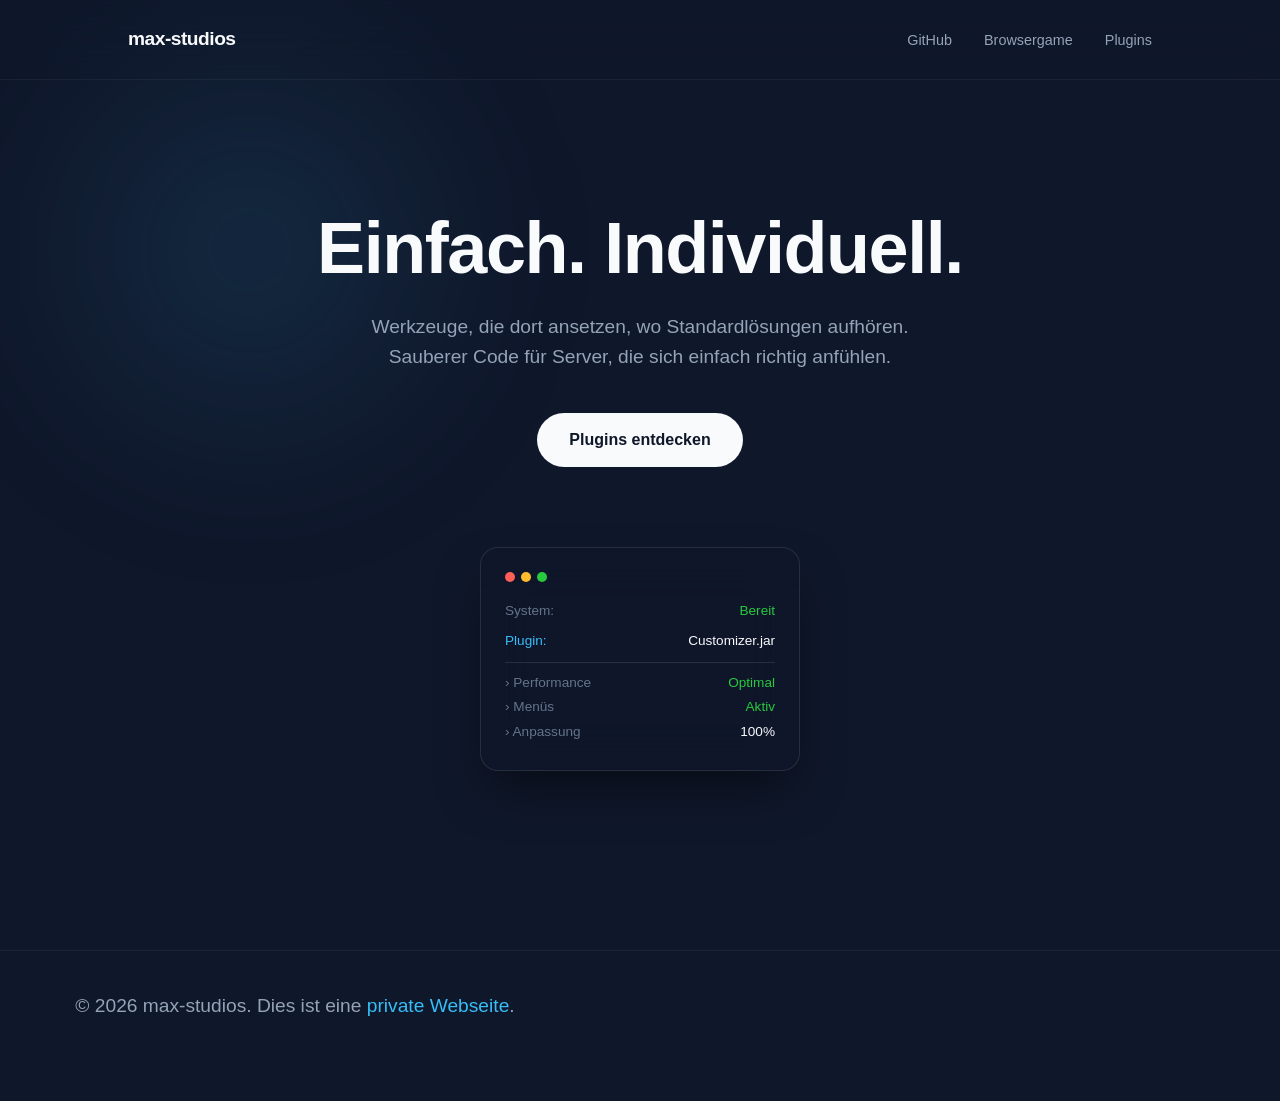
==== index.html @ 375a0261 "Update index.html" ====
<!doctype html>
<html lang="de">
  <head>
    <meta charset="UTF-8" />
    <meta name="viewport" content="width=device-width, initial-scale=1.0" />
    <title>max-studios | Development</title>
    <style>
      /* --- CSS STYLES --- */
      * {
        margin: 0;
        padding: 0;
        box-sizing: border-box;
        font-family:
          -apple-system, BlinkMacSystemFont, "Segoe UI", Roboto, Helvetica,
          Arial, sans-serif;
      }

      body {
        background-color: #0f172a;
        color: #f8fafc;
        overflow-x: hidden;
        line-height: 1.6;
        -webkit-font-smoothing: antialiased;
      }

      /* Hintergrund-Animation */
      .bg-glow {
        position: fixed;
        top: 0;
        left: 0;
        width: 100%;
        height: 100%;
        z-index: -1;
        overflow: hidden;
      }

      .blob {
        position: absolute;
        width: 500px;
        height: 500px;
        background: radial-gradient(
          circle,
          rgba(56, 189, 248, 0.15) 0%,
          rgba(15, 23, 42, 0) 70%
        );
        border-radius: 50%;
        filter: blur(80px);
        animation: move 20s infinite alternate;
      }

      @keyframes move {
        from {
          transform: translate(-10%, -10%);
        }
        to {
          transform: translate(60%, 40%);
        }
      }

      /* Navigation */
      nav {
        display: flex;
        justify-content: space-between;
        align-items: center;
        padding: 1.5rem 10%;
        backdrop-filter: blur(20px);
        -webkit-backdrop-filter: blur(20px);
        position: sticky;
        top: 0;
        z-index: 100;
        border-bottom: 1px solid rgba(255, 255, 255, 0.05);
      }

      .logo {
        font-size: 1.2rem;
        font-weight: 700;
        letter-spacing: -0.5px;
        color: #f8fafc;
      }

      .nav-links {
        display: flex;
        list-style: none;
        gap: 2rem;
      }

      .nav-links a {
        color: #94a3b8;
        text-decoration: none;
        font-size: 0.9rem;
        font-weight: 500;
        transition: 0.3s;
      }

      .nav-links a:hover {
        color: #38bdf8;
      }

      /* Hero Bereich */
      .hero {
        height: calc(100vh - 80px);
        display: flex;
        flex-direction: column;
        justify-content: center;
        align-items: center;
        text-align: center;
        padding: 0 20px;
      }

      h1 {
        font-size: clamp(2.5rem, 7vw, 4.5rem);
        font-weight: 700;
        letter-spacing: -0.02em;
        line-height: 1.1;
        margin-bottom: 1.5rem;
        color: #f8fafc;
        opacity: 0;
        transform: translateY(30px);
        animation: fadeInUp 1s cubic-bezier(0.2, 0.8, 0.2, 1) forwards;
      }

      p {
        font-size: clamp(1rem, 3vw, 1.2rem);
        color: #94a3b8;
        max-width: 550px;
        margin-bottom: 2.5rem;
        opacity: 0;
        transform: translateY(30px);
        animation: fadeInUp 1s cubic-bezier(0.2, 0.8, 0.2, 1) 0.2s forwards;
      }

      .cta-button {
        padding: 14px 32px;
        background-color: #f8fafc;
        color: #0f172a;
        text-decoration: none;
        border-radius: 980px;
        font-weight: 600;
        font-size: 1rem;
        transition: all 0.3s;
        opacity: 0;
        transform: translateY(30px);
        animation: fadeInUp 1s cubic-bezier(0.2, 0.8, 0.2, 1) 0.4s forwards;
      }

      .cta-button:hover {
        transform: scale(1.03);
        background-color: #38bdf8;
        color: white;
      }

      footer {
        text-align: center;
        padding: 40px 20px;
        color: #64748b;
        font-size: 0.85rem;
        border-top: 1px solid rgba(255, 255, 255, 0.05);
        margin-top: 50px;
      }

      footer span {
        color: #38bdf8; /* Ein kleiner Farbtupfer für das Wort 'privat' */
      }

      /* Die neue Terminal Card */
      .floating-card {
        margin-top: 5rem;
        width: 320px;
        padding: 1.5rem;
        background: rgba(15, 23, 42, 0.6);
        border: 1px solid rgba(255, 255, 255, 0.1);
        border-radius: 18px;
        backdrop-filter: blur(25px);
        -webkit-backdrop-filter: blur(25px);
        box-shadow: 0 25px 50px -12px rgba(0, 0, 0, 0.5);
        animation: float 5s ease-in-out infinite;
        text-align: left;
      }

      .dot-container {
        display: flex;
        gap: 6px;
        margin-bottom: 1.2rem;
      }

      .dot {
        width: 10px;
        height: 10px;
        border-radius: 50%;
      }

      .terminal-text {
        font-family: "SF Mono", "Fira Code", monospace;
        font-size: 0.85rem;
        line-height: 1.5;
      }

      .line {
        margin-bottom: 4px;
        display: flex;
        justify-content: space-between;
      }

      .code-blue {
        color: #38bdf8;
      }
      .code-green {
        color: #27c93f;
      }
      .code-gray {
        color: #64748b;
      }

      @keyframes fadeInUp {
        to {
          opacity: 1;
          transform: translateY(0);
        }
      }

      @keyframes float {
        0%,
        100% {
          transform: translateY(0) rotate(0deg);
        }
        50% {
          transform: translateY(-15px) rotate(1deg);
        }
      }
    </style>
  </head>
  <body>
    <div class="bg-glow">
      <div class="blob"></div>
    </div>

    <nav>
      <div class="logo">max-studios</div>
      <ul class="nav-links">
        <li><a href="https://github.com/max-studios">GitHub</a></li>
        <li><a href="https://apple-cake-games.github.io">Browsergame</a></li>
        <li><a href="/downloads.html">Plugins</a></li>
      </ul>
    </nav>

    <header class="hero">
      <h1>Einfach. Individuell.</h1>
      <p>
        Werkzeuge, die dort ansetzen, wo Standardlösungen aufhören. Sauberer
        Code für Server, die sich einfach richtig anfühlen.
      </p>

      <a href="/downloads.html" class="cta-button">Plugins entdecken</a>

      <div class="floating-card">
        <div class="dot-container">
          <div class="dot" style="background: #ff5f56"></div>
          <div class="dot" style="background: #ffbd2e"></div>
          <div class="dot" style="background: #27c93f"></div>
        </div>

        <div class="terminal-text">
          <div class="line">
            <span class="code-gray">System:</span>
            <span class="code-green">Bereit</span>
          </div>
          <div class="line" style="margin-top: 10px">
            <span class="code-blue">Plugin:</span>
            <span style="color: #f8fafc">Customizer.jar</span>
          </div>
          <div
            style="
              height: 1px;
              background: rgba(255, 255, 255, 0.1);
              margin: 10px 0;
            "
          ></div>
          <div class="line">
            <span class="code-gray">› Performance</span>
            <span class="code-green">Optimal</span>
          </div>
          <div class="line">
            <span class="code-gray">› Menüs</span>
            <span class="code-green">Aktiv</span>
          </div>
          <div class="line">
            <span class="code-gray">› Anpassung</span>
            <span style="color: #f8fafc">100%</span>
          </div>
        </div>
      </div>
    </header>
    <footer>
      <p>
        &copy; 2026 max-studios. Dies ist eine <span>private Webseite</span>.
      </p>
    </footer>
  </body>
</html>
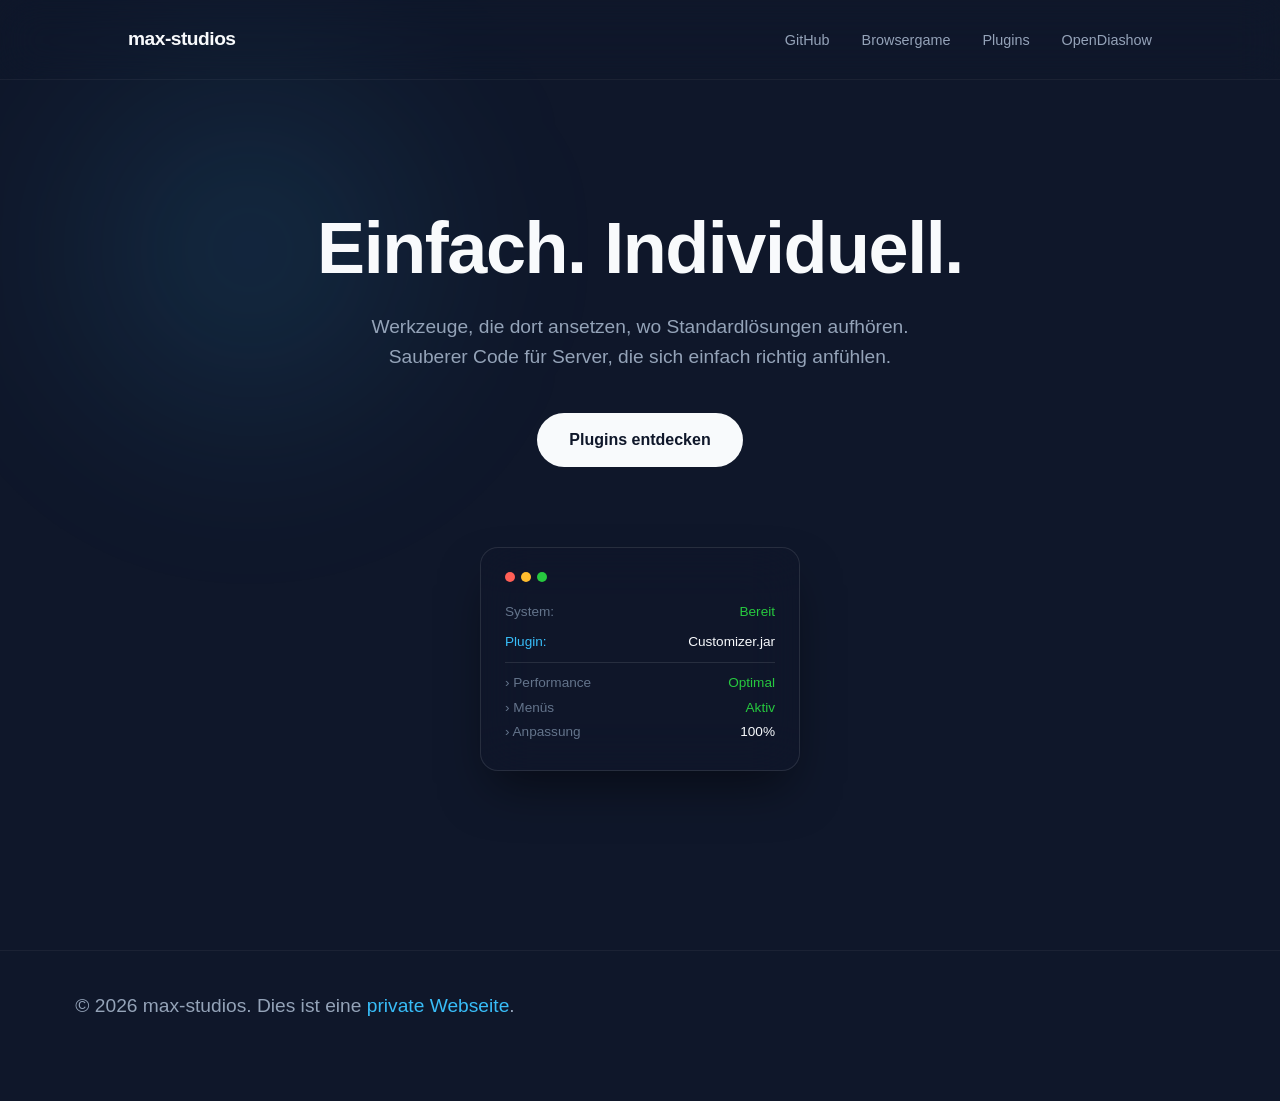
==== commit 74ab8743: "Update index.html" ====
--- a/index.html
+++ b/index.html
@@ -240,6 +240,7 @@
         <li><a href="https://github.com/max-studios">GitHub</a></li>
         <li><a href="https://apple-cake-games.github.io">Browsergame</a></li>
         <li><a href="/downloads.html">Plugins</a></li>
+        <li><a href="/opendiashow/diashow.html">OpenDiashow</a></li>
       </ul>
     </nav>
 
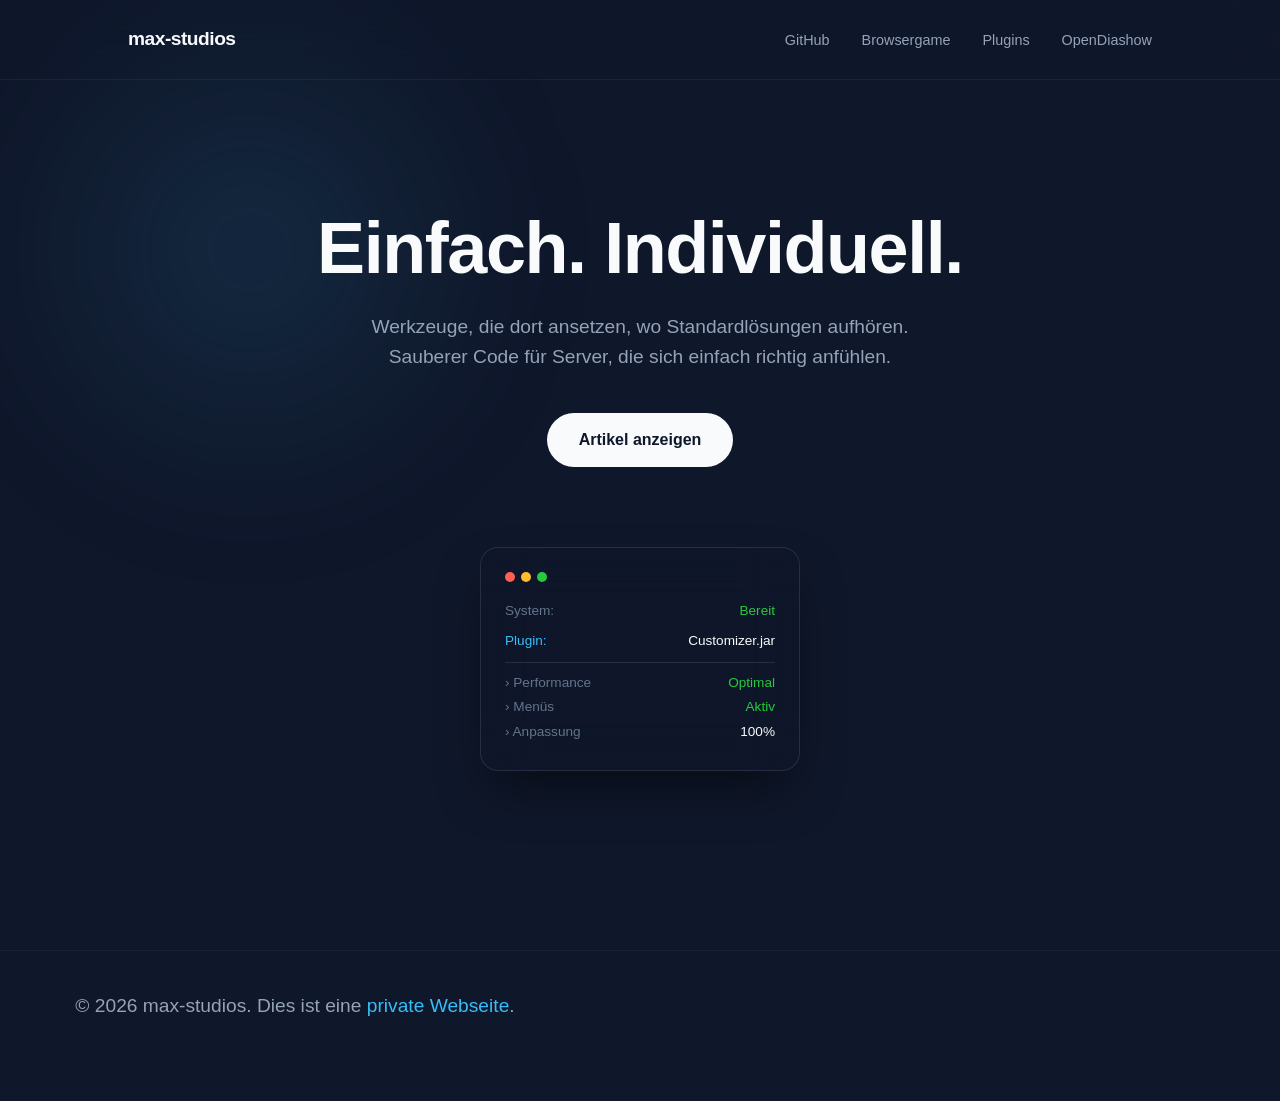
==== commit a6e15a49: "added blog" ====
--- a/index.html
+++ b/index.html
@@ -251,7 +251,7 @@
         Code für Server, die sich einfach richtig anfühlen.
       </p>
 
-      <a href="/downloads.html" class="cta-button">Plugins entdecken</a>
+      <a href="/blog.html" class="cta-button">Artikel anzeigen</a>
 
       <div class="floating-card">
         <div class="dot-container">
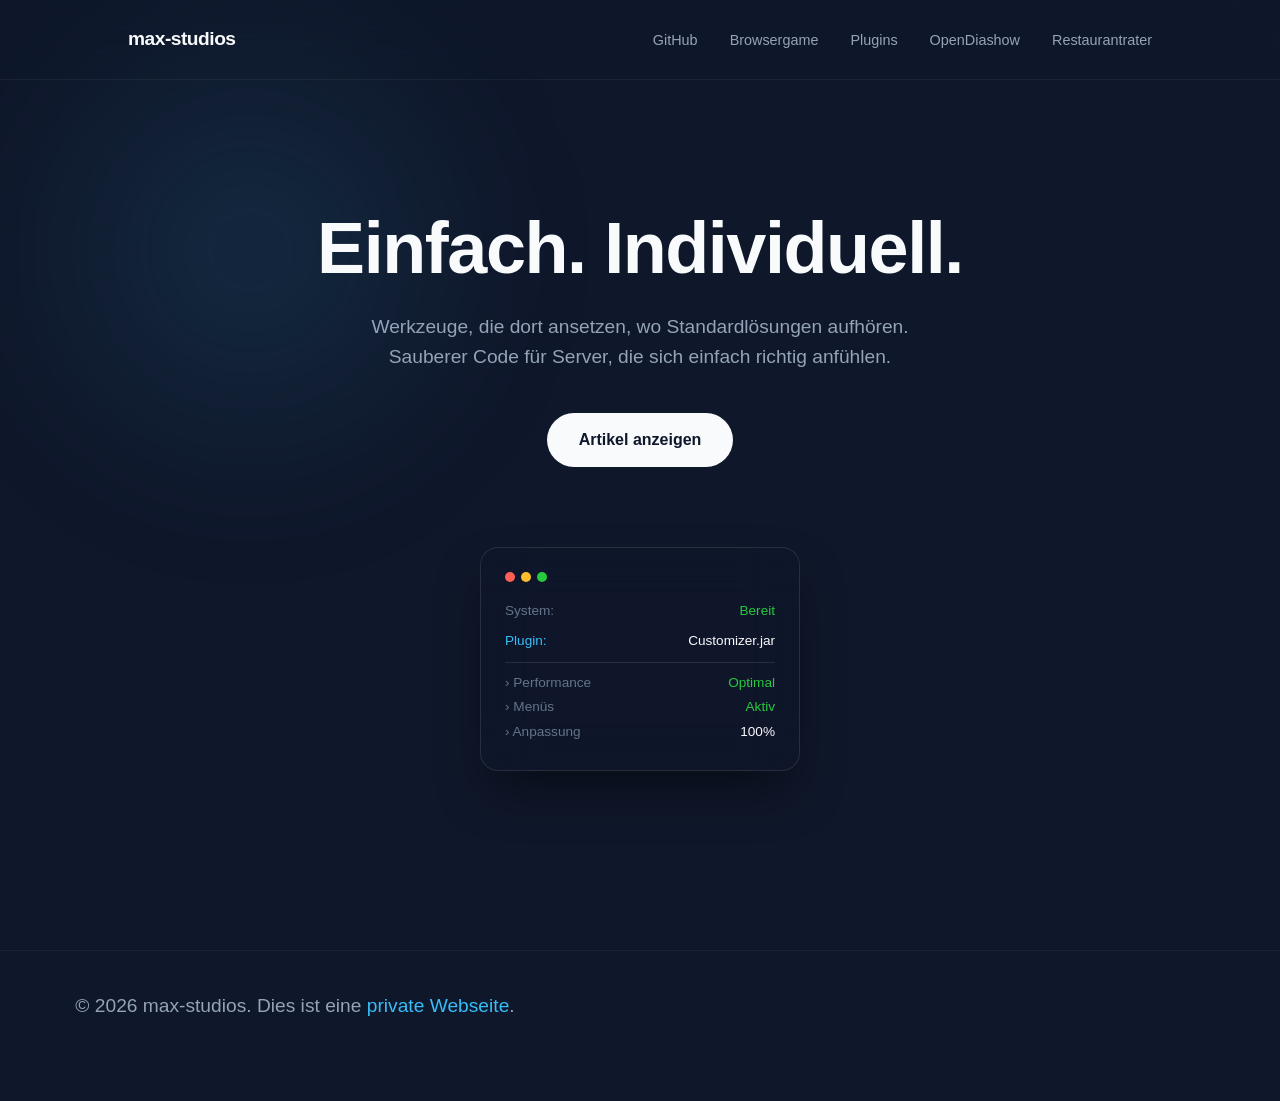
==== commit 05ba0864: "add restaurantrater" ====
--- a/index.html
+++ b/index.html
@@ -240,7 +240,8 @@
         <li><a href="https://github.com/max-studios">GitHub</a></li>
         <li><a href="https://apple-cake-games.github.io">Browsergame</a></li>
         <li><a href="/downloads.html">Plugins</a></li>
-        <li><a href="/opendiashow/diashow.html">OpenDiashow</a></li>
+        <li><a href="/opendiashow/index.html">OpenDiashow</a></li>
+        <li><a href="/restaurantrater/index.html">Restaurantrater</a></li>
       </ul>
     </nav>
 
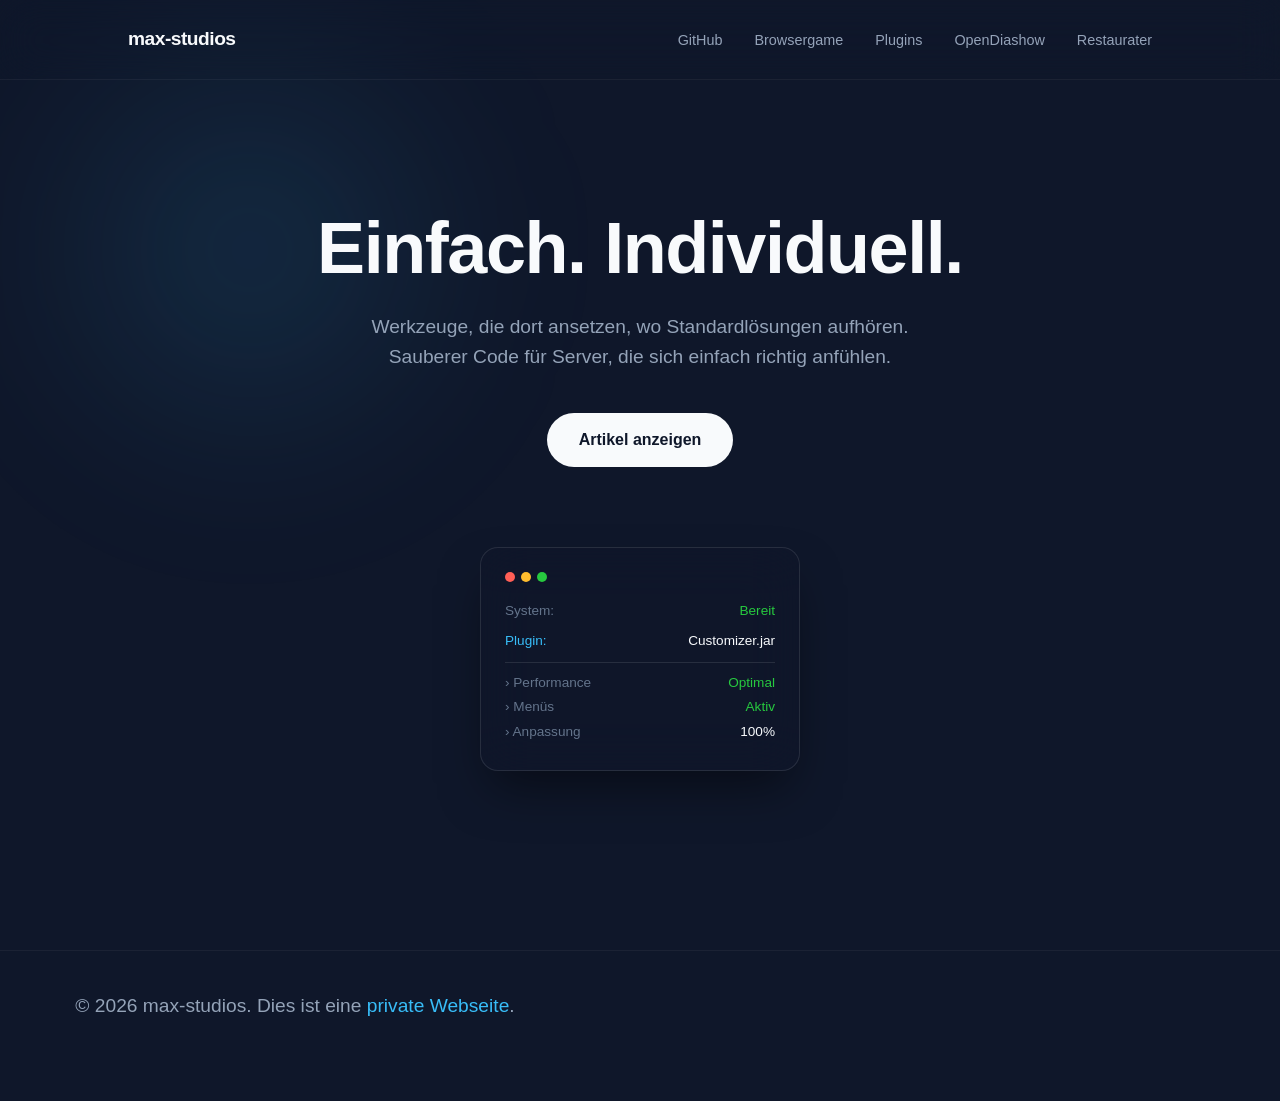
==== commit 5ed1d398: "update name restaurater" ====
--- a/index.html
+++ b/index.html
@@ -241,7 +241,7 @@
         <li><a href="https://apple-cake-games.github.io">Browsergame</a></li>
         <li><a href="/downloads.html">Plugins</a></li>
         <li><a href="/opendiashow/index.html">OpenDiashow</a></li>
-        <li><a href="/restaurantrater/index.html">Restaurantrater</a></li>
+        <li><a href="/restaurantrater/index.html">Restaurater</a></li>
       </ul>
     </nav>
 
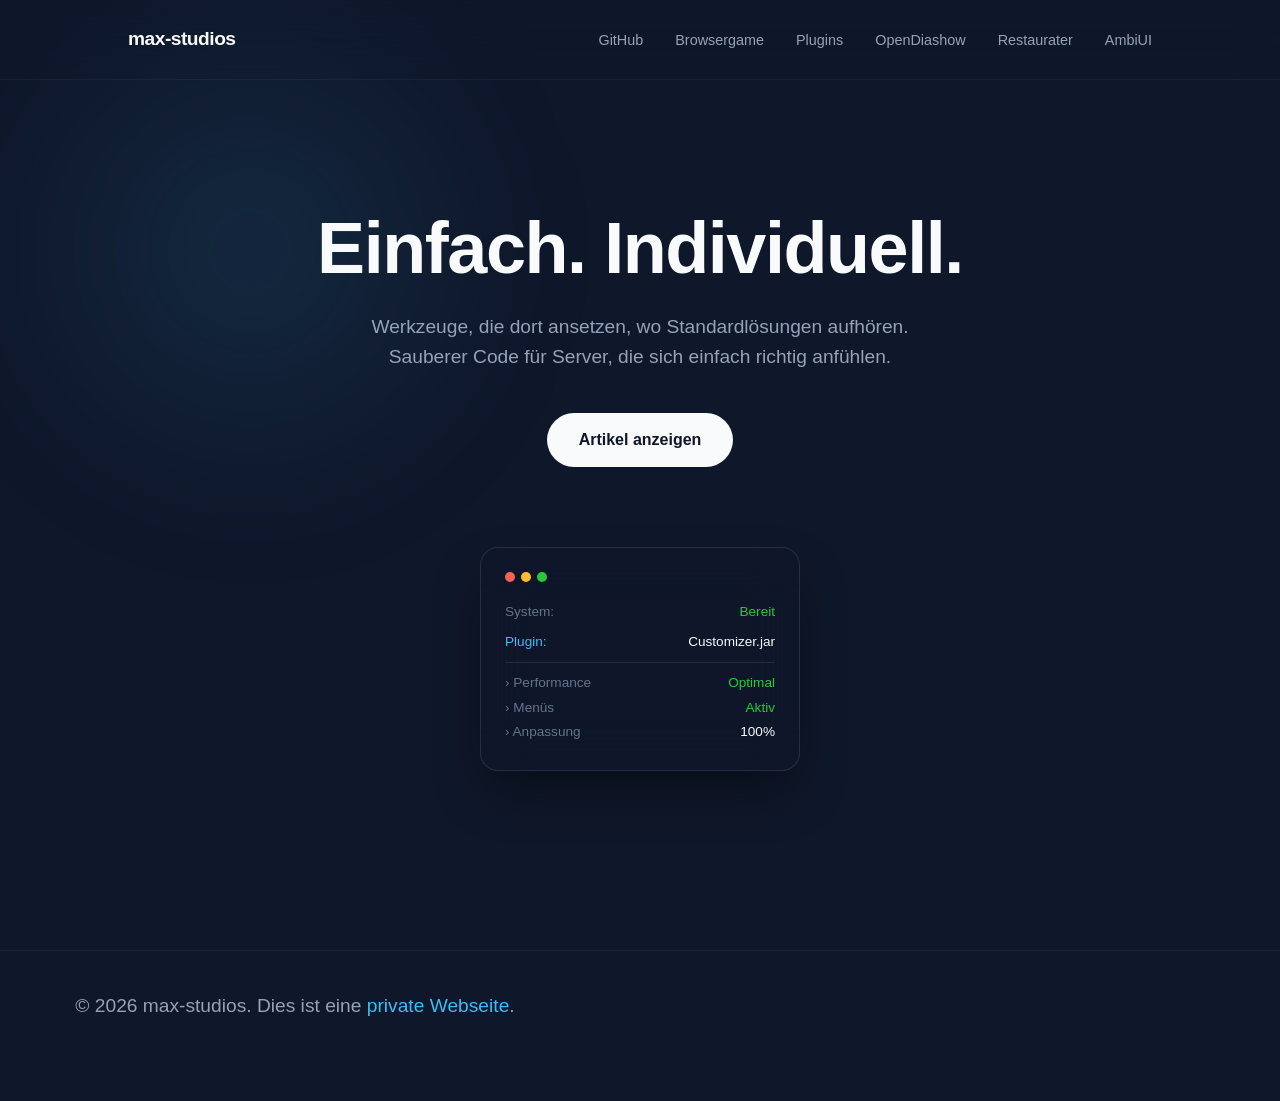
==== commit 47f5af08: "add project ambiui to website, removed 'index.html' in url" ====
--- a/index.html
+++ b/index.html
@@ -239,9 +239,10 @@
       <ul class="nav-links">
         <li><a href="https://github.com/max-studios">GitHub</a></li>
         <li><a href="https://apple-cake-games.github.io">Browsergame</a></li>
-        <li><a href="/downloads.html">Plugins</a></li>
-        <li><a href="/opendiashow/index.html">OpenDiashow</a></li>
-        <li><a href="/restaurantrater/index.html">Restaurater</a></li>
+        <li><a href="/downloads/">Plugins</a></li>
+        <li><a href="/opendiashow/">OpenDiashow</a></li>
+        <li><a href="/restaurater/">Restaurater</a></li>
+        <li><a href="/ambiui/">AmbiUI</a></li>
       </ul>
     </nav>
 
@@ -252,7 +253,7 @@
         Code für Server, die sich einfach richtig anfühlen.
       </p>
 
-      <a href="/blog.html" class="cta-button">Artikel anzeigen</a>
+      <a href="/blog/" class="cta-button">Artikel anzeigen</a>
 
       <div class="floating-card">
         <div class="dot-container">
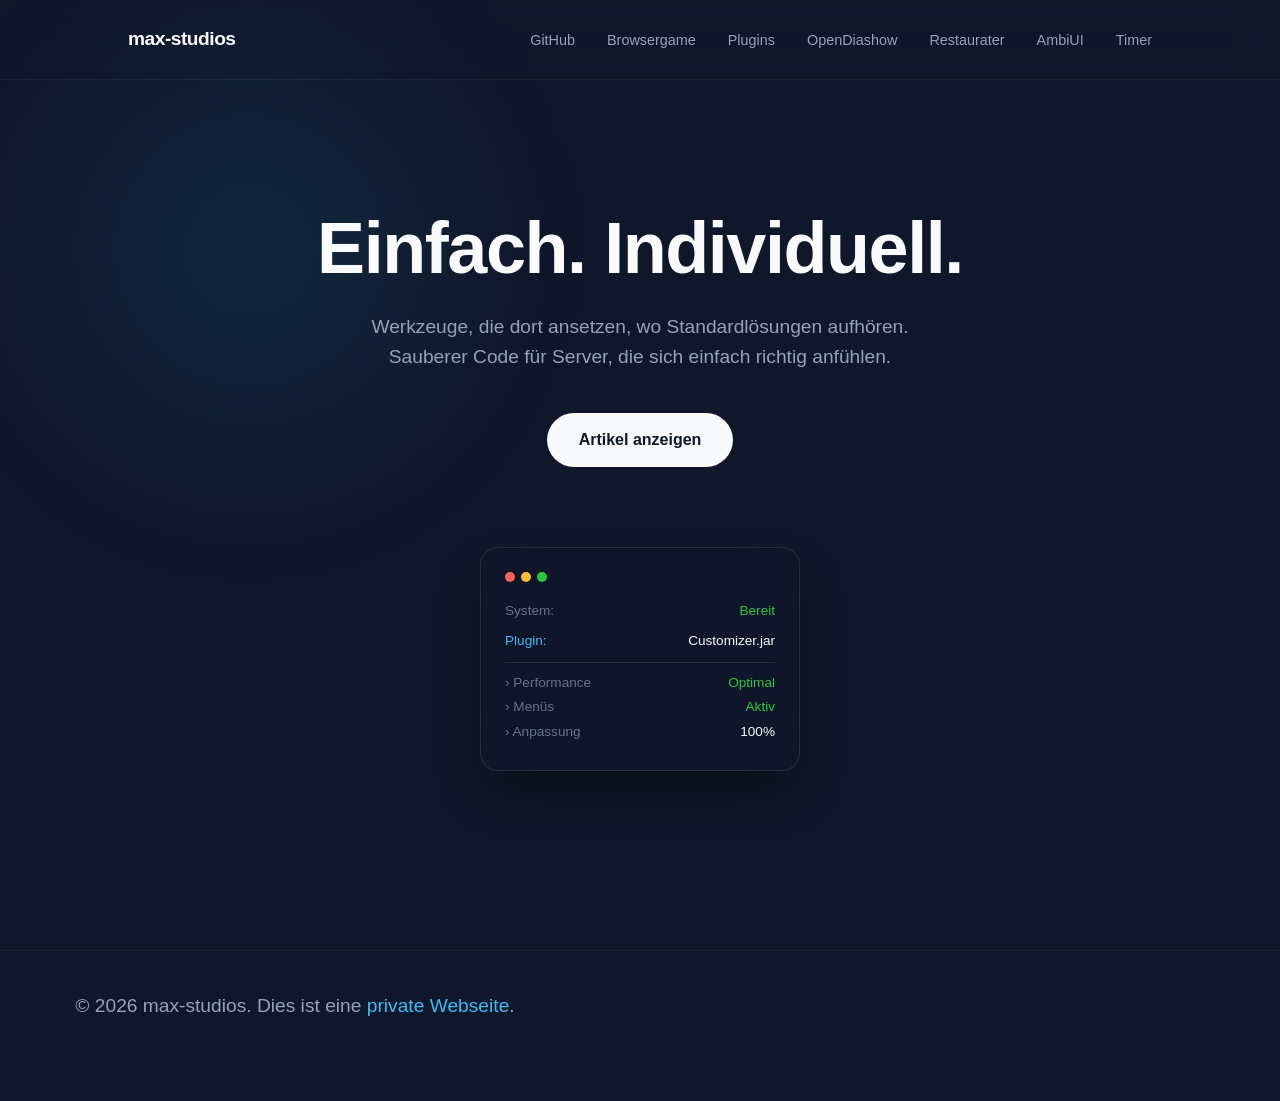
==== commit f64be4bd: "add timer" ====
--- a/index.html
+++ b/index.html
@@ -11,7 +11,7 @@
         padding: 0;
         box-sizing: border-box;
         font-family:
-          -apple-system, BlinkMacSystemFont, "Segoe UI", Roboto, Helvetica,
+          -apple-system, BlinkMacSystemFont, 'Segoe UI', Roboto, Helvetica,
           Arial, sans-serif;
       }
 
@@ -190,7 +190,7 @@
       }
 
       .terminal-text {
-        font-family: "SF Mono", "Fira Code", monospace;
+        font-family: 'SF Mono', 'Fira Code', monospace;
         font-size: 0.85rem;
         line-height: 1.5;
       }
@@ -243,6 +243,7 @@
         <li><a href="/opendiashow/">OpenDiashow</a></li>
         <li><a href="/restaurater/">Restaurater</a></li>
         <li><a href="/ambiui/">AmbiUI</a></li>
+        <li><a href="/timer/">Timer</a></li>
       </ul>
     </nav>
 
